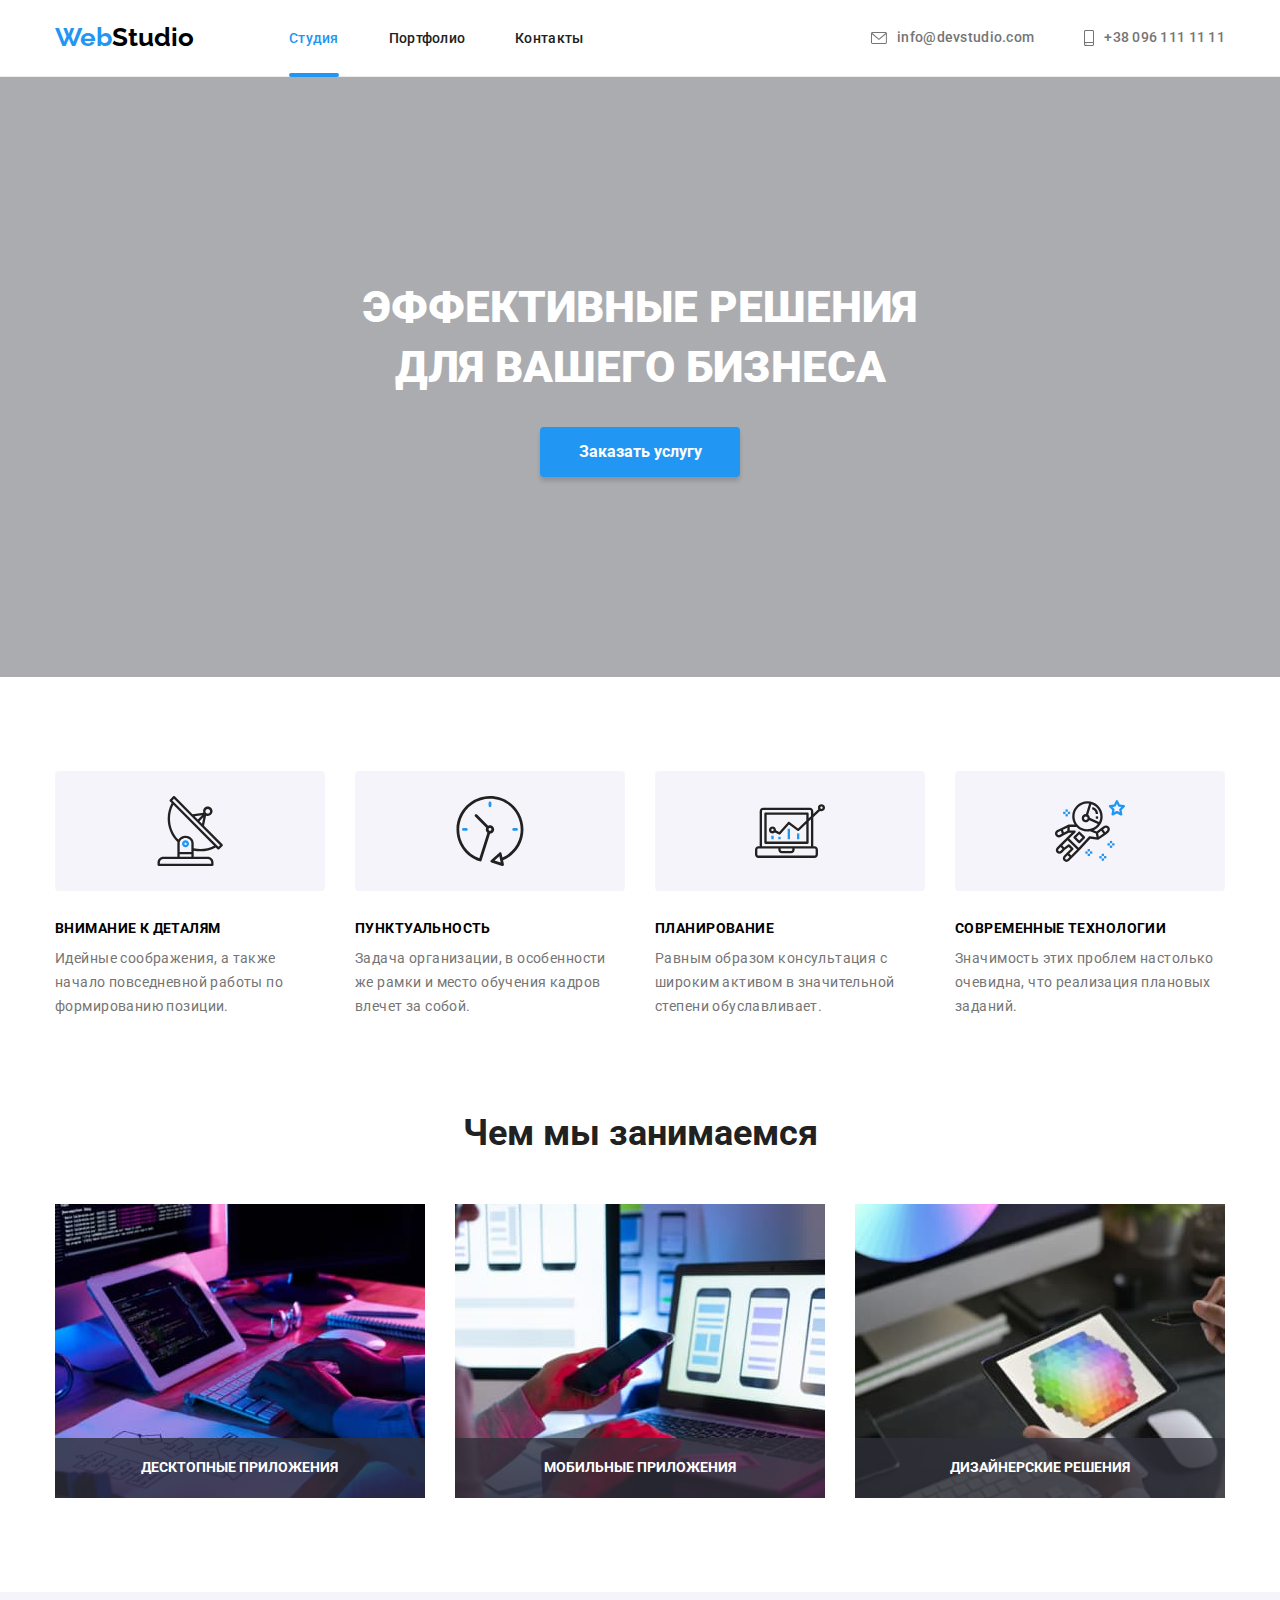
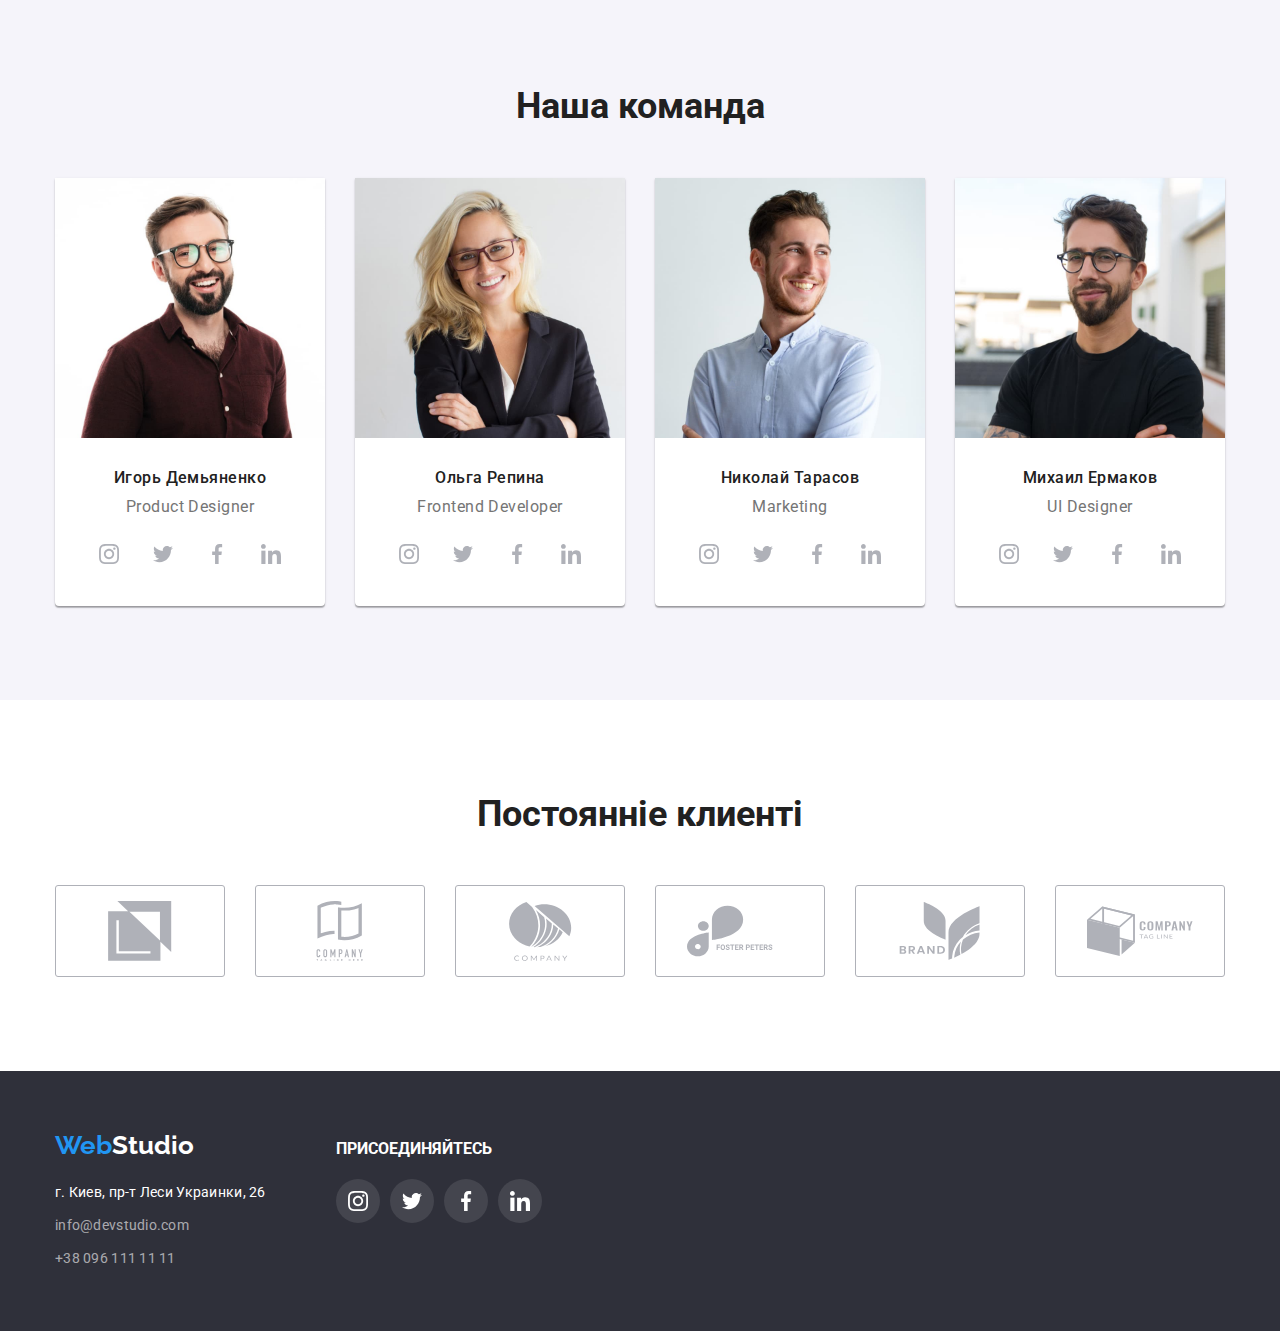
==== index.html @ 238fe43c "GOTOVO" ====
<!DOCTYPE html>
<html lang="en">
  <head>
    <meta charset="UTF-8" />
    <meta http-equiv="X-UA-Compatible" content="IE=edge" />
    <meta name="viewport" content="width=device-width, initial-scale=1.0" />
    <link rel="stylesheet"   href="https://cdnjs.cloudflare.com/ajax/libs/modern-normalize/1.0.0/modern-normalize.min.css"/>
    <link rel="preconnect" href="https://fonts.googleapis.com" />
    <link rel="preconnect" href="https://fonts.gstatic.com" crossorigin />
    <link
      href="https://fonts.googleapis.com/css2?family=Raleway:wght@700&family=Roboto:wght@400;500;700;900&display=swap"
      rel="stylesheet"
    />
    <link rel="stylesheet" href="./CSS/style.css" />

    <title>WebStudio</title>
  </head>
  <body>
    <!-- Шапка -->
    <header class="e-header">
      <div class="container header-container">
      <a href="#" class="logo"><span class="first">Web</span><span class="second">Studio</span></a
      >
      <nav class="nav">
        <ul class="list flex-list">
          <li class="headet-list-item headet-list-item-current"><a href="#" class="link current">Студия</a></li>
          <li class="headet-list-item"><a href="./portfolio.html" class="link">Портфолио</a></li>
          <li class="headet-list-item"><a href="#" class="link">Контакты</a></li>
        </ul>
      </nav>
      
        <ul class="list heder-contact-list">      
          <li class="heder-contact-item"><a href="mailto:info@devstudio.com" class="contact"> 
             <svg class="heder-contact-icon-mail">
            <use href="./images/icons.svg#icon-envelope"> </use>
          </svg> 
          info@devstudio.com</a></li>
          <li class="heder-contact-item"><a href="tel:+380961111111" class="contact">
            <svg class="heder-contact-icon-tel">
            <use href="./images/icons.svg#icon-smartphone"> </use>
          </svg>
          +38 096 111 11 11</a></li>
        </ul>
      
     
    </header>

    <main>
      <!-- Эффективные решения для вашего бизнеса -->
      <section class="herro">
        <div class="container">
        <h1 class="herro-title">ЭФФЕКТИВНЫЕ РЕШЕНИЯ <br />ДЛЯ ВАШЕГО БИЗНЕСА</h1>
        <button class="herro-exp-button" data-modal-open> <span class="herro-button-txt">Заказать услугу</span> </button>
        </div>
      </section>
      <!-- Почему мы  n < -->
      <section class="section">
        <div class="container">
        <h2 class="section-title visually-hidden">ПОЧЕМУ МЫ</h2>
        <ul class="why-we-list">
          <li class="why-we-item">
         <div class="why-we-container-icon">
            <svg class="why-we-icon">
           <use href="./images/icons.svg#icon-antena"> </use>
            </svg>
            </div>
            <h3 class="section-we-item">ВНИМАНИЕ К ДЕТАЛЯМ</h3>
            <p class="section-we-description">
              Идейные соображения, а также начало повседневной работы по
              формированию позиции.
            </p>
          </li>
          <li class="why-we-item">
            <div class="why-we-container-icon">
            <svg class="why-we-icon">
           <use href="./images/icons.svg#icon-clock"> </use>
            </svg>
            </div>
            <h3 class="section-we-item ">ПУНКТУАЛЬНОСТЬ</h3>
            <p class="section-we-description">
              Задача организации, в особенности же рамки и место обучения кадров
              влечет за собой.
            </p>
          </li>
          <li class="why-we-item">
            <div class="why-we-container-icon">
            <svg class="why-we-icon">
           <use href="./images/icons.svg#icon-diagram"> </use>
            </svg>
            </div>
            <h3 class="section-we-item">ПЛАНИРОВАНИЕ</h3>
            <p class="section-we-description">
              Равным образом консультация с широким активом в значительной
              степени обуславливает.
            </p>
          </li>
          <li class="why-we-item">
            <div class="why-we-container-icon">
            <svg class="why-we-icon">
           <use href="./images/icons.svg#icon-astronaut"> </use>
            </svg>
            </div>
            <h3 class="section-we-item">СОВРЕМЕННЫЕ ТЕХНОЛОГИИ</h3>
            <p class="section-we-description">
              Значимость этих проблем настолько очевидна, что реализация
              плановых заданий.
            </p>
          </li>
        </ul>
        </div>
      </section>
      <!-- Чем мы занимаемся -->
      <section class="section work-section">
        <div class="container">
        <h2 class="section-title">Чем мы занимаемся</h2>
        <ul class=" our-work-list">
          <li class="our-work-item">
            <img
                src="./images/sec3_img1.jpg"
                alt="ДЕСКТОПНЫЕ ПРИЛОЖЕНИЯ"                
            />            
              <p class="our-work-description">ДЕСКТОПНЫЕ ПРИЛОЖЕНИЯ</p>  
          </li>
          <li class="our-work-item">
            <img
                src="./images/sec3_img2.jpg"
                alt="Мобильные приложения"          
            />
            <p class="our-work-description">МОБИЛЬНЫЕ ПРИЛОЖЕНИЯ</p>            
          </li>
          <li class="our-work-item">
            <img
                src="./images/sec3_img3.jpg"
                alt="ДИЗАЙНЕРСКИЕ РЕШЕНИЯ"              
            />
             <p class="our-work-description">ДИЗАЙНЕРСКИЕ РЕШЕНИЯ</p> 
          </li>
        </ul>
        </div>
      </section>

      <!-- Наша команда -->
      <section class="section comand ">
        <div class="container">
        <h2 class="section-title">Наша команда</h2>
        <ul class="list our-comand-list flex-list">
          <li class="our-comand-item">
            <img
              src="./images/oc_img1.jpg"
              alt="Фото Игорь Демьяненко"
              
            />
            <div class="comand-item-txt">
            <h3 class="comand-user-item">Игорь Демьяненко</h3>
            <p class="comand-user-description">Product Designer</p>
             <ul class="comand-social-block">
                  
                  <li class="comand-sosial-item" >
                  <a class="comand-sosial-box" href="#">
                  <svg class="sosial-icon">
                  <use href="./images/icons.svg#icon-instagram"> </use>
                  </svg></a>               
                  </li>                 
                  
                   
                  <li class="comand-sosial-item">
                  <a class="comand-sosial-box" href="#"><svg class="sosial-icon">
                  <use href="./images/icons.svg#icon-twitter"> </use>
                  </svg></a>
                  </li>
                  
                  
                  <li class="comand-sosial-item"> 
                  <a class="comand-sosial-box" href="#"><svg class="sosial-icon">
                  <use href="./images/icons.svg#icon-facebook"> </use>
                  </svg></a>
                  </li>
                  
                  
                  <li class="comand-sosial-item">
                    <a class="comand-sosial-box" href="#"><svg class="sosial-icon">
                  <use href="./images/icons.svg#icon-linkedin"> </use>
                  </svg></a>
                  </li>  
                  
                                          
                </ul>            
            </div>
          </li>
          <li class="our-comand-item">
            <img
              src="./images/oc_img2.jpg"
              alt="Фото Ольга Репина"
             
            />
            <div class="comand-item-txt">
            <h3 class="comand-user-item">Ольга Репина</h3>
            <p class="comand-user-description">Frontend Developer</p>
             <ul class="comand-social-block">
                  
                  <li class="comand-sosial-item" >
                  <a class="comand-sosial-box" href="#">
                  <svg class="sosial-icon">
                  <use href="./images/icons.svg#icon-instagram"> </use>
                  </svg></a>               
                  </li>                 
                  
                   
                  <li class="comand-sosial-item">
                  <a class="comand-sosial-box" href="#"><svg class="sosial-icon">
                  <use href="./images/icons.svg#icon-twitter"> </use>
                  </svg></a>
                  </li>
                  
                  
                  <li class="comand-sosial-item"> 
                  <a class="comand-sosial-box" href="#"><svg class="sosial-icon">
                  <use href="./images/icons.svg#icon-facebook"> </use>
                  </svg></a>
                  </li>
                  
                  
                  <li class="comand-sosial-item">
                    <a class="comand-sosial-box" href="#"><svg class="sosial-icon">
                  <use href="./images/icons.svg#icon-linkedin"> </use>
                  </svg></a>
                  </li>  
                  
                                          
                </ul>  
            </div>
           
          </li>
          <li class="our-comand-item">
            <img
              src="./images/oc_img3-2.jpg"
              alt="Фото Николай Тарасов"             
            />
            <div class="comand-item-txt">
            <h3 class="comand-user-item">Николай Тарасов</h3>
            <p class="comand-user-description">Marketing</p>
              <ul class="comand-social-block">
                  
                  <li class="comand-sosial-item" >
                  <a class="comand-sosial-box" href="#">
                  <svg class="sosial-icon">
                  <use href="./images/icons.svg#icon-instagram"> </use>
                  </svg></a>               
                  </li>                 
                  
                   
                  <li class="comand-sosial-item">
                  <a class="comand-sosial-box" href="#"><svg class="sosial-icon">
                  <use href="./images/icons.svg#icon-twitter"> </use>
                  </svg></a>
                  </li>
                  
                  
                  <li class="comand-sosial-item"> 
                  <a class="comand-sosial-box" href="#"><svg class="sosial-icon">
                  <use href="./images/icons.svg#icon-facebook"> </use>
                  </svg></a>
                  </li>
                  
                  
                  <li class="comand-sosial-item">
                    <a class="comand-sosial-box" href="#"><svg class="sosial-icon">
                  <use href="./images/icons.svg#icon-linkedin"> </use>
                  </svg></a>
                  </li>  
                  
                                          
                </ul>  
            </div>
          </li>
          <li class="our-comand-item">
            <img
              src="./images/oc_img4.jpg"
              alt="Фото Михаил Ермаков"
             
            />
            <div class="comand-item-txt">
            <h3 class="comand-user-item">Михаил Ермаков</h3>
            <p class="comand-user-description">UI Designer</p>
             <ul class="comand-social-block">
                  
                  <li class="comand-sosial-item" >
                  <a class="comand-sosial-box" href="#">
                  <svg class="sosial-icon">
                  <use href="./images/icons.svg#icon-instagram"> </use>
                  </svg></a>               
                  </li>                 
                  
                   
                  <li class="comand-sosial-item">
                  <a class="comand-sosial-box" href="#"><svg class="sosial-icon">
                  <use href="./images/icons.svg#icon-twitter"> </use>
                  </svg></a>
                  </li>
                  
                  
                  <li class="comand-sosial-item"> 
                  <a class="comand-sosial-box" href="#"><svg class="sosial-icon">
                  <use href="./images/icons.svg#icon-facebook"> </use>
                  </svg></a>
                  </li>
                  
                  
                  <li class="comand-sosial-item">
                    <a class="comand-sosial-box" href="#"><svg class="sosial-icon">
                  <use href="./images/icons.svg#icon-linkedin"> </use>
                  </svg></a>
                  </li>  
                  
                                          
                </ul>  
          </div>
          </li>
        </ul>
        </div>
      </section>

       <!-- Постоянніе клиенты -->
      <section class="section client-section">
        <div class="container">
          <h2 class="section-title">Постоянніе клиенті</h2>
          <ul class=" our-client-list">
          <li class="our-client-item"><a href="#" class="client-link">
            
                  <svg class="client-icon">
                    <use href="./images/icons.svg#icon-company-0"> </use>
                  </svg>
           </a>
          </li>
         <li class="our-client-item"><a href="#" class="client-link">
            
                  <svg class="client-icon">
                    <use href="./images/icons.svg#icon-company-1"> </use>
                  </svg>
            </a>
          </li>
          <li class="our-client-item"><a href="#" class="client-link">
            
                  <svg class="client-icon">
                    <use href="./images/icons.svg#icon-company-2"> </use>
                  </svg>
            </a>
          </li>
          <li class="our-client-item"><a href="#" class="client-link">
            
                  <svg class="client-icon">
                    <use href="./images/icons.svg#icon-company-3"> </use>
                  </svg>
            </a>
          </li>
          <li class="our-client-item"><a href="#" class="client-link">
            
                  <svg class="client-icon">
                    <use href="./images/icons.svg#icon-company-4"> </use>
                  </svg>
            </a>
          </li>
          <li class="our-client-item"><a href="#" class="client-link">
            
                  <svg class="client-icon">
                    <use href="./images/icons.svg#icon-company-5"> </use>
                  </svg>
            </a>
          </li>
        </ul>
        </div>
      </section>
    </main>
    <!-- Подвал -->
    <footer class="footer ">
      <div class="container ">
        <ul class=" list footer-container">
          <li class="footer-container-item">
              <a href="#" class="logo"><span class="first">Web</span><span class="second">Studio</span></a>
              <div class="footer-contact">
              <ul class="footer-list">
                  <li class="footer-item"><address class="address contact"><a href="mailto:info@devstudio.com">г. Киев, пр-т Леси Украинки, 26</a></address></li>
                  <li class="footer-item"><a href="mailto:info@devstudio.com" class="contact">info@devstudio.com</a></li>
                  <li class="footer-item">
                    <a href="tel:+380961111111" class="contact">
                      +38 096 111 11 11</a></li>
                       </ul> 
                  </li> 
           <li class="footer-container-item">
              <h3 class="footer-we ">ПРИСОЕДИНЯЙТЕСЬ</h3>
                
                  
                <ul class="footer-social-list">
                  <li class="footer-sosial-item">
                  <a class="footer-sosial-box" href="#">
                  
                        <svg class="footer-sosial-icon">
                        <use href="./images/icons.svg#icon-instagram"> </use>
                        </svg>              
                   </a>
                  </li>
                    <li class="footer-sosial-item">
                  <a class="footer-sosial-box" href="#">
                  
                  <svg class="footer-sosial-icon">
                  <use href="./images/icons.svg#icon-twitter"> </use>
                  </svg>              
                  
                  </a>
                  </li>
                   <li class="footer-sosial-item">
                  <a class="footer-sosial-box" href="#">
                  
                  <svg class="footer-sosial-icon">
                  <use href="./images/icons.svg#icon-facebook"> </use>
                  </svg>              
                  
                  </a>
                  </li>
                   <li class="footer-sosial-item">
                  <a class="footer-sosial-box" href="#">
                  
                  <svg class="footer-sosial-icon">
                  <use href="./images/icons.svg#icon-linkedin"> </use>
                  </svg>              
                  </a>
                  </li> 
                </ul>
            </li>
            
               
    
     
       </ul>
      </div>
   
      </div>

    </footer>
    <div class="backdrop is-hidden" data-modal>
      <div class="modal-container">
        <span class="closed-modal-box" data-modal-close>
          <svg class="modal-closed">
                  <use href="./images/icons.svg#icon-modal-closed"> </use>
                  </svg>
        </span>
        <!-- <button  class="closed-modal" data-modal-close >закрыть</button> -->
      </div>      
    </div>
    <script src="./js/modal.js"></script>
  </body>
</html>
---- CSS/style.css ----
:root {
  --theme-color: #2196f3;
  --bcg-main: #ffffff;
  --text-logo: #000000;
  --text-primary: #212121;
  --text-secondary: #757575;
  --text-secondary-liter: #ffffff;
  --text-secondary-lite-fill: rgba(255, 255, 255, 0.6);
  --social-color-primary: #afb1b8;

  --font-primary: "Roboto";
  --font-primary-rezerv: "sans-serif";
  --font-logo: "Raleway";
  --functional-cubic: cubic-bezier(0.4, 0, 0.2, 1);
  --time: 250ms;
}
body {
  background-color: var(--bcg-main);
  font-family: var(--font-primary), var(--font-primary-rezerv);
}
a {
  text-decoration: none;
}
ul {
  list-style: none;
  padding: 0px;
  margin: 0;
}
h1,
h2,
h3,
p {
  margin: 0 0 0 0;
}
img {
  width: 100%;
  display: block;
  height: auto;
}
button {
  display: block;
  padding: 0;
}
.off {
  position: absolute;
  top: -9999px;
  left: -9999px;
  visibility: hidden;
  /* float: left; */
  /* display: none; */
}
.visually-hidden {
  position: absolute;
  clip: rect(0 0 0 0);
  width: 1px;
  height: 1px;
  margin: -1px;
}
.logo {
  font-family: var(--font-logo);
  font-size: 26px;
  font-weight: 700;
  color: #2196f3;
  margin-right: 95px;
}

.logo .second {
  color: var(--text-logo);
}

.container {
  margin-left: auto;
  margin-right: auto;
  width: 1200px;
  padding: 0 15px;
  /* margin-left: 215px;
  margin-right: 215px; */
}
.header-container {
  display: flex;
  align-items: center;
  /* margin-top: 25px; */
}
.nav {
  display: flex;
  align-items: center;

  letter-spacing: 0.02em;
  line-height: 1.14;
  font-size: 14px;
  font-family: var(--font-primary);
  font-style: normal;
  font-weight: 500;
  font-size: 14px;
  line-height: 16px;
  letter-spacing: 0.02em;
  color: var(--text-primary);
}
.flex-list {
  display: flex;
}
.list {
  list-style: none;
}
.headet-list-item + .headet-list-item {
  margin-left: 50px;
}
.nav .link {
  padding: 30px 0;
  display: block;
  font-family: var(--font-primary);
  font-style: normal;
  font-weight: 500;
  font-size: 14px;
  line-height: 16px;
  letter-spacing: 0.02em;
  color: var(--text-primary);
  position: relative;
  transition-property: color;
}

.nav .current {
  color: var(--theme-color);
}
.current::after {
  display: block;
  content: "";
  height: 4px;
  width: 100%;
  background-color: var(--theme-color);
  border-radius: 2px;
  position: absolute;
  bottom: -1px;
}

.nav .link:hover,
.nav .link:focus {
  color: var(--theme-color);

  transition-duration: var(--time);
  transition-timing-function: var(--functional-cubic);
}
.e-header {
  border-bottom: 1px solid #ececec;
}

.e-header .contact + .contact {
  margin-left: 50px;
}
.contact {
  display: flex;
  align-items: center;
  letter-spacing: 0.02em;
  line-height: 1.14;
  font-size: 14px;
  font-weight: 500;
  color: var(--text-secondary);
  transition-property: color;
}

.heder-contact-list {
  margin-left: auto;
  display: flex;
}
.heder-contact-item {
  /* justify-items: center;
  display: flex; */
}

.heder-contact-item:hover {
  fill: var(--theme-color);
  transition-duration: var(--time);
  transition-timing-function: var(--functional-cubic);
}
.heder-contact-item:not(:first-child) {
  /* width: calc(100% / 2 - 30px); */
  margin-left: 50px;
  flex-wrap: wrap;
  /* width: 100px; */
}
.heder-contact-item::before:not(:first-child) {
}
.heder-contact-item::before:not(:last-child) {
}

.heder-contact-icon-mail {
  margin-right: 10px;
  width: 16px;
  height: 16px;
  fill: var(--text-secondary);
  transition-property: fill;
}
.heder-contact-icon-tel {
  margin-right: 10px;
  width: 10px;
  height: 16px;
  fill: var(--text-secondary);
  transition-property: fill;
}

.contact:hover,
.contact:focus {
  color: var(--theme-color);
  fill: var(--theme-color);
  transition-duration: var(--time);
  transition-timing-function: var(--functional-cubic);
}

.contact:hover .heder-contact-icon-mail,
.contact:hover .heder-contact-icon-tel,
.contact:focus .heder-contact-icon-mail,
.contact:focus .heder-contact-icon-tel {
  fill: var(--theme-color);
  transition-duration: var(--time);
  transition-timing-function: var(--functional-cubic);
}
/* .contact:focus .heder-contact-icon {
  
  fill: var(--theme-color);    
} */

.footer {
  background-color: #2f303a;
}
.footer .contact {
  font-size: 14px;
  font-family: Roboto;

  line-height: 1.71;
  font-weight: 400;
  color: var(--text-secondary-lite-fill);
}
.footer .contact:hover,
.contact:focus {
}
/* <!-- Эффективные решения для вашего бизнеса --> */
.herro {
  /* margin-top: 25px; */
  margin-left: auto;
  margin-right: auto;
  max-width: 1600px;
  padding: 200px 0;
  text-align: center;
  /* background-color: ; */
  background-image: linear-gradient(
      rgba(47, 48, 58, 0.4),
      rgba(47, 48, 58, 0.4)
    ),
    url("../images/herro-img.jpg");
  background-repeat: no-repeat;
  background-size: cover;
  background-position: center;
  color: var(--text-secondary-liter);
}
.herro-title {
  text-align: center;
  font-size: 44px;
  font-weight: 900;
  line-height: 60px;
}
.herro-conteiner {
  padding-top: 200px;
  padding-bottom: 200px;
}
.herro-exp-button {
  margin-left: auto;
  margin-right: auto;
  margin-top: 30px;

  background-color: var(--theme-color);

  width: 200px;
  height: 50px;
  border: 0;
  box-shadow: 0px 4px 4px rgba(0, 0, 0, 0.15);
  border-radius: 4px;
  cursor: pointer;
}
.herro-button-txt {
  color: var(--text-secondary-liter);
  font-size: 16px;
  font-weight: 700;
  font-family: var(--font-primary);
  line-height: 1.875;
  /* identical to box height, or 187% */
  align-items: center;
  text-align: center;
}

/* section-title */

.section {
  padding: 94px 0;
}
.section-title {
  color: var(--text-primary);
  font-size: 36px;
  text-align: center;
}
.section-item {
  color: var(--text-primary);
}
.section-description {
  margin-top: 10px;
  color: var(--text-secondary);
}
.allingcentr {
  text-align: center;
}

/*  ПОЧЕМУ МЫ */
.why-we {
}

.why-we-container {
  margin-top: 95px;
}

.why-we-list {
  display: flex;
  margin-left: -30px;
}
.why-we-item {
  width: calc(100% / 4 - 30px);
  margin-left: 30px;
  flex-wrap: wrap;
  /* width: 100px; */
}
.why-we-item + .why-we-item {
}
.why-we li {
  /* max-width: 270px; */
}
.why-we-container-icon {
  background-color: #f5f4fa;
  display: flex;
  border-radius: 4px;
  height: 120px;
  align-items: center;
  justify-content: center;
}
.why-we-icon {
  width: 70px;
  height: 70px;
  margin: 25px 100px;
  /* justify-content: center;
  object-fit:cover; */
}

.section-we-item {
  margin-top: 30px;
  color: var(--font-primary);
  line-height: 1.14;
  letter-spacing: 0.03em;
  font-size: 14px;
}
.section-we-description {
  margin-top: 10px;
  color: var(--text-secondary);
  line-height: 1.71;
  letter-spacing: 0.03em;
  font-size: 14px;
}

/* наша работа */
.work-section {
  padding-top: 0;
}
.our-work {
  margin-top: 95px;
}
.our-work-list {
  display: flex;
  margin-left: -30px;
  margin-top: 50px;
}
.our-work-item {
  width: calc(100% / 3 - 30px);
  margin-left: 30px;
  flex-wrap: wrap;
  position: relative;
}

.our-work-description {
  position: absolute;
  bottom: 0;
  width: 100%;
  text-align: center;
  background: rgba(47, 48, 58, 0.8);

  display: block;
  padding: 22px 0px;
  font-size: 14px;
  line-height: 1.14;
  font-weight: bold;
  color: var(--text-secondary-liter);
}

/* Наша команда */

.comand {
  /* margin-top: 95px; */
  background-color: #f5f4fa;
  /* padding-bottom: 95px; */
}

.our-comand {
  padding-top: 95px;
}
.our-comand-list {
  margin-top: 50px;
  display: flex;
  margin-left: -30px;
}
.our-comand-item {
  width: calc(100% / 3 - 30px);
  margin-left: 30px;
  flex-wrap: wrap;
}

.comand-user-item {
  color: var(--text-primary);
  text-align: center;
  line-height: 1.19;
  letter-spacing: 0.03em;
  font-size: 16px;
  font-weight: 500;
}

.comand-user-description {
  color: var(--text-secondary);
  margin-top: 10px;
  text-align: center;
  line-height: 1.19;
  letter-spacing: 0.03em;
  font-size: 16px;
}

.our-comand-item {
  background-color: var(--text-secondary-liter);
  box-shadow: 0px 1px 3px rgba(0, 0, 0, 0.12), 0px 1px 1px rgba(0, 0, 0, 0.14),
    0px 2px 1px rgba(0, 0, 0, 0.2);
  border-radius: 0px 0px 4px 4px;
}
.comand-item-txt {
  padding-top: 30px;
  padding-bottom: 30px;
}
.comand-social-block {
  margin-top: 16px;
  justify-content: center;
  display: flex;
}
.comand-sosial-box {
  display: flex;
  align-items: center;
  justify-content: center;
  width: 44px;
  height: 44px;
  background-color: transparent;
  border-radius: 50%;
  transition-property: background-color;
}
.comand-sosial-box:hover,
.comand-sosial-box:focus {
  background-color: var(--theme-color);

  transition-duration: var(--time);
  transition-timing-function: var(--functional-cubic);
}
.comand-sosial-item:not(:last-child) {
  margin-right: 10px;
}

.sosial-icon {
  height: 20px;
  width: 20px;

  fill: var(--social-color-primary);

  transition-property: fill;
}
.comand-sosial-box:hover .sosial-icon,
.comand-sosial-box:focus .sosial-icon {
  transition-duration: var(--time);
  transition-timing-function: var(--functional-cubic);
  fill: var(--bcg-main);
}

/* наша клиенты */
.client-section {
}
.our-client {
  margin-top: 95px;
}
.our-client-list {
  display: flex;
  flex-wrap: wrap;
  margin-left: -30px;
  margin-top: 50px;
}
.our-client-item {
  width: calc(100% / 6 - 30px);
  margin-left: 30px;
  height: 92px;
}
.our-client-box {
  display: flex;
  height: 92px;
  border: solid 1px;
  border-color: var(--social-color-primary);
  border-radius: 3px;
  transition-property: border-color;
}

.client-link {
  width: 100%;
  height: 100%;
  display: flex;
  align-items: center;
  justify-content: center;
  border: solid 1px;
  border-color: var(--social-color-primary);
  border-radius: 3px;
  transition-property: border-color;
}
.client-link:hover,
.client-link:focus,
.our-client-box:hover,
.our-client-box:focus {
  border-color: #2196f3;
  transition-duration: var(--time);
  transition-timing-function: var(--functional-cubic);
}
.client-icon {
  width: 106px;
  height: 60px;
  transition-property: fill;

  fill: var(--social-color-primary);
}
.client-link:hover .client-icon,
.client-link:focus .client-icon,
.our-client-box:hover .client-icon,
.our-client-box:focus .client-icon {
  fill: #2196f3;
  transition-duration: var(--time);
  transition-timing-function: var(--functional-cubic);
}

/* подвал */

.footer {
  padding-top: 60px;
  padding-bottom: 60px;
  /* font: inherit; */
  font-size: 14px;
  color: var(--text-secondary-liter);
}

.footer .logo .second {
  color: var(--text-secondary-liter);
}
.footer .address {
  font-style: normal;

  font-family: Roboto;
  line-height: 1.71;
  font-weight: 400;
}
.footer-contact {
  margin-top: 20px;
}
.footer .logo {
  margin-right: 0;
}
.footer-item:not(:last-child) {
  margin-bottom: 9px;
}
.footer-item a {
  color: var(--bcg-main);
}

.footer-container {
  display: flex;
  align-items: baseline;
}

.footer-container-item:not(:last-child) {
  margin-right: 70px;
}
.footer-container-item:last-child {
}
.footer-sosial-box {
  display: flex;
  align-items: center;
  justify-content: center;
  width: 44px;
  height: 44px;
  background-color: rgba(255, 255, 255, 0.1);
  border-radius: 50%;
  transition-property: background-color;
}

.footer-sosial-item + .footer-sosial-item {
  margin-left: 10px;
}
.footer-sosial-box:hover,
.footer-sosial-box:focus {
  background-color: var(--theme-color);
  transition-duration: var(--time);
  transition-timing-function: var(--functional-cubic);
}
.footer-social-block {
  margin-top: 16px;
  justify-content: center;
  display: flex;
}
.footer-social-list {
  margin-top: 20px;
  justify-content: center;
  display: flex;
}

.footer-sosial-icon {
  display: block;
  height: 20px;
  width: 20px;
  fill: var(--bcg-main);
}
.ewew {
  display: block;
}

/* Страница 2 */

.portfolio-item {
  color: var(--text-primary);
  letter-spacing: 0.06em;
  line-height: 2;
  font-size: 18px;
  transition-property: color;
}
.portfolio-filter-item:not(:last-child) {
  margin-right: 10px;
}
.portfolio-link {
  display: block;
  position: relative;

  width: 370px;
  /* width: calc(100%/3 +30px); */
}

.portfolio-filter {
  display: flex;
  justify-content: center;
}
.portfolio-exp-button {
  /* margin-left: 10px; */
  background-color: #f5f4fa;
  font-family: Roboto;
  font-style: normal;
  font-weight: 500;
  font-size: 16px;
  line-height: 1.625;
  text-align: center;
  border-radius: 4px;
  border: 0;
  transition-property: background-color;
}
.portfolio-exp-button:hover,
.portfolio-exp-button:focus {
  cursor: pointer;
  color: var(--text-secondary-liter);
  background-color: var(--theme-color);
  box-shadow: 0px 3px 1px rgba(0, 0, 0, 0.1), 0px 1px 2px rgba(0, 0, 0, 0.08),
    0px 2px 2px rgba(0, 0, 0, 0.12);

  transition-duration: var(--time);
  transition-timing-function: var(--functional-cubic);
}

.exp-butt-txt {
  display: inline-block;
  text-align: center;
  line-height: 1.625;
  height: 26;
  font-size: 16px;

  color: var(--text-primary);
  font-family: var(--font-primary);
  padding: 6px 22px;
  transition-property: color;
}

.portfolio-exp-button:hover .exp-butt-txt,
.portfolio-exp-button:focus .exp-butt-txt {
  color: var(--text-secondary-liter);
  transition-duration: var(--time);
  transition-timing-function: var(--functional-cubic);
}

.portfolio-link:hover,
.portfolio-link:focus {
  box-shadow: 0px 1px 1px rgba(0, 0, 0, 0.12), 0px 4px 4px rgba(0, 0, 0, 0.06),
    1px 4px 6px rgba(0, 0, 0, 0.16);
}
/* overlay */
.pf-img-container {
  position: relative;
  overflow: hidden;
}

.pf-overlay {
  position: absolute;
  top: 100%;
  opacity: 1;
  background-color: var(--theme-color);
  padding: 63px 24px;
  width: 100%;
  height: 100%;
  color: var(--text-secondary-liter);
  font-size: 18px;
  line-height: 1.56;

  transition-property: transform;
}
.portfolio-link:hover .pf-overlay {
  transform: translatey(-100%);
  transition-duration: var(--time);
  transition-timing-function: var(--functional-cubic);
  opacity: 0.9;
}

.portfolio-description {
  margin-top: 4px;
  color: var(--text-secondary);
  letter-spacing: 0.03em;
  font-size: 16px;
  line-height: 1.875;
}

.portfolio-list {
  box-sizing: border-box;
  display: flex;
  flex-wrap: wrap;
  /* justify-content: center; */
  margin-left: -30px;
  margin-bottom: -30px;
  margin-top: 50px;
}
.portfolio-exemple {
  display: block;
  box-sizing: border-box;
  padding-bottom: 95px;
}
.portfolio-exemple-item {
  box-sizing: border-box;

  margin-left: 30px;
  margin-bottom: 30px;
  /* border: 1px solid #eeeeee; */
}

.portfolio-exemple-txt {
  border-bottom: solid 1px #eeeeee;
  border-left: solid 1px #eeeeee;
  border-right: solid 1px #eeeeee;
  padding: 20px 24px;
}

/* МОДАЛКА */

.backdrop {
  position: fixed;
  top: 0;
  left: 0;
  width: 100%;
  height: 100%;
  background-color: rgba(0, 0, 0, 0.2);
  opacity: 1;
  transition-property: opacity;
  transition-duration: var(--time);
  transition-timing-function: var(--functional-cubic);
}
.backdrop.is-hidden {
  opacity: 0;
  pointer-events: none;
}
.modal-container {
  position: relative;
  top: 50%;
  left: 50%;
  transform: translate(-50%, -50%);
  width: 528px;
  height: 581px;
  background-color: var(--bcg-main);
}
.closed-modal-box {
  display: flex;
  align-items: center;
  justify-content: center;

  position: absolute;
  width: 30px;
  height: 30px;
  top: 8px;
  right: 8px;
  border-radius: 50%;
  border: solid 1px;
  border-color: var(--social-color-primary);
}
.modal-closed {
  width: 18px;
  height: 18px;
  fill: var(--social-color-primary);
}
.closed-modal-box:hover {
  background-color: var(--theme-color);
}
.closed-modal-box:hover .modal-closed,
.closed-modal-box:focus .modal-closed {
  fill: red;
}
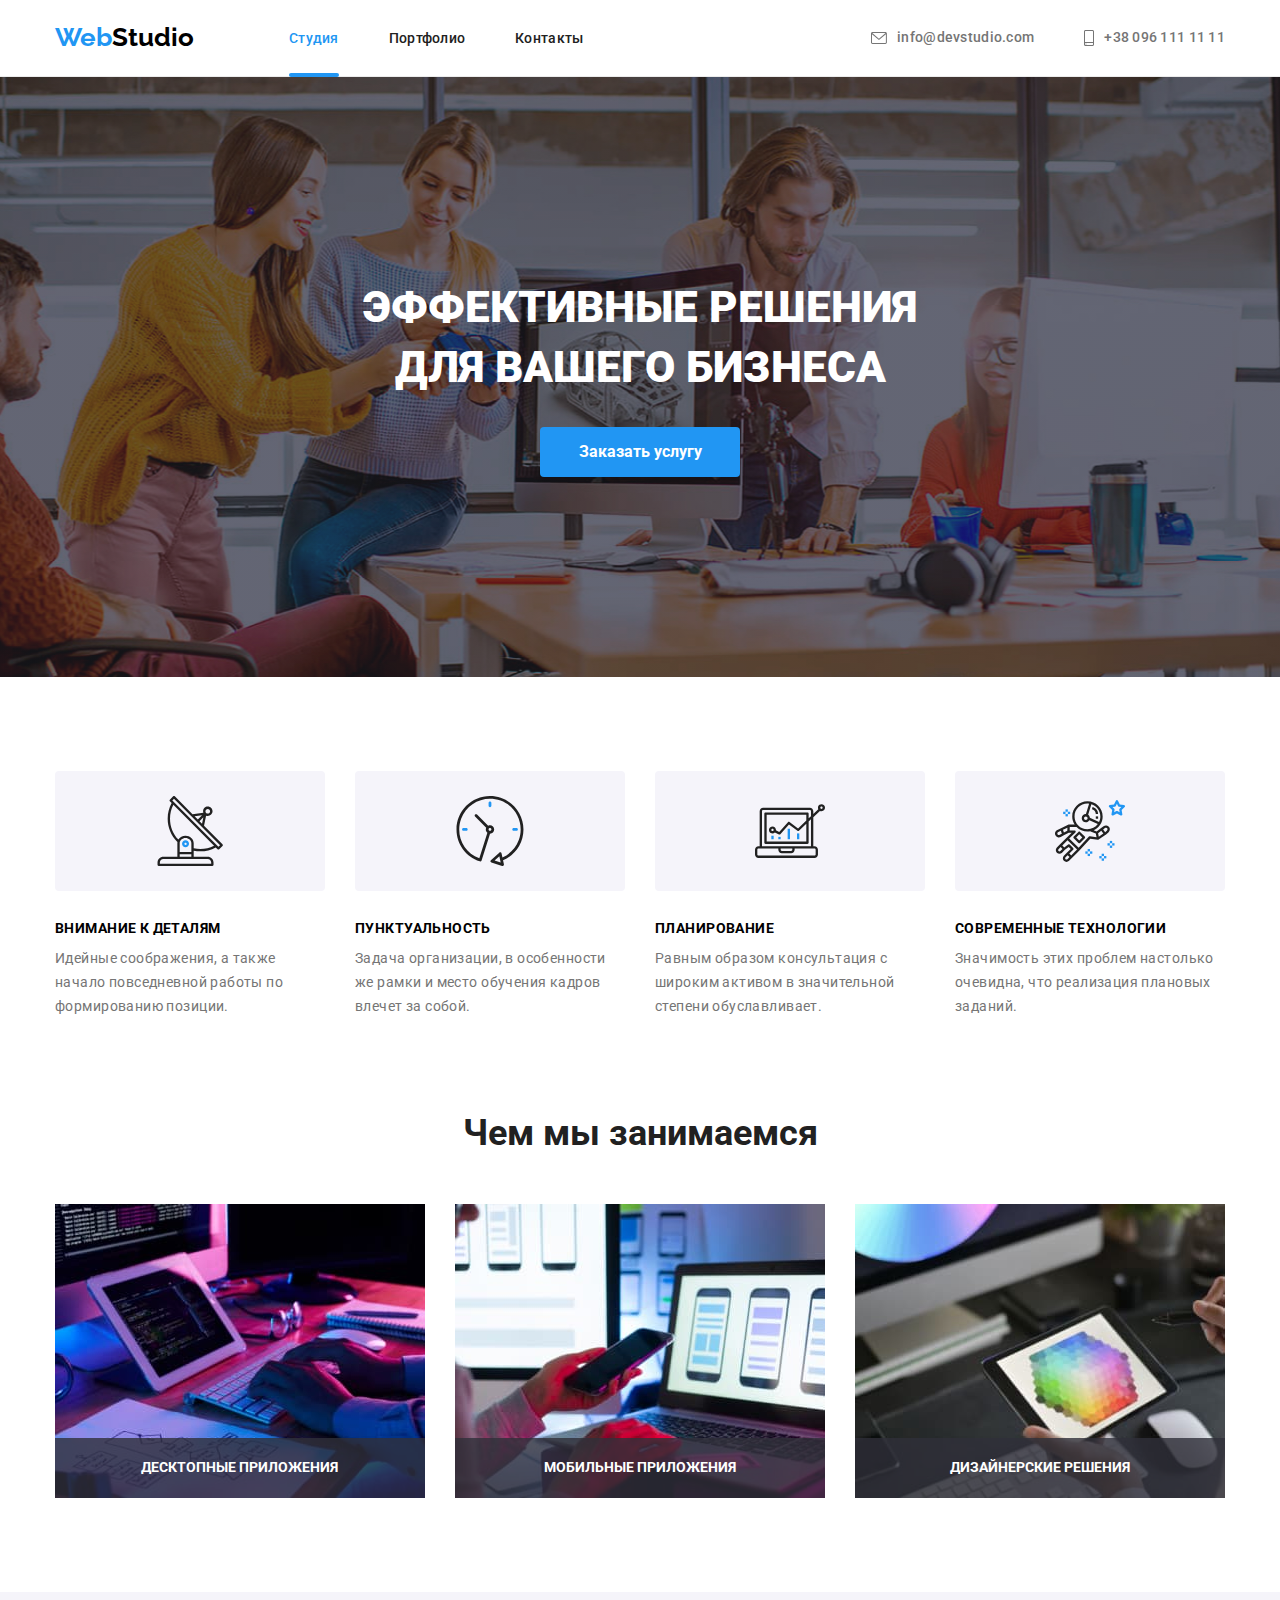
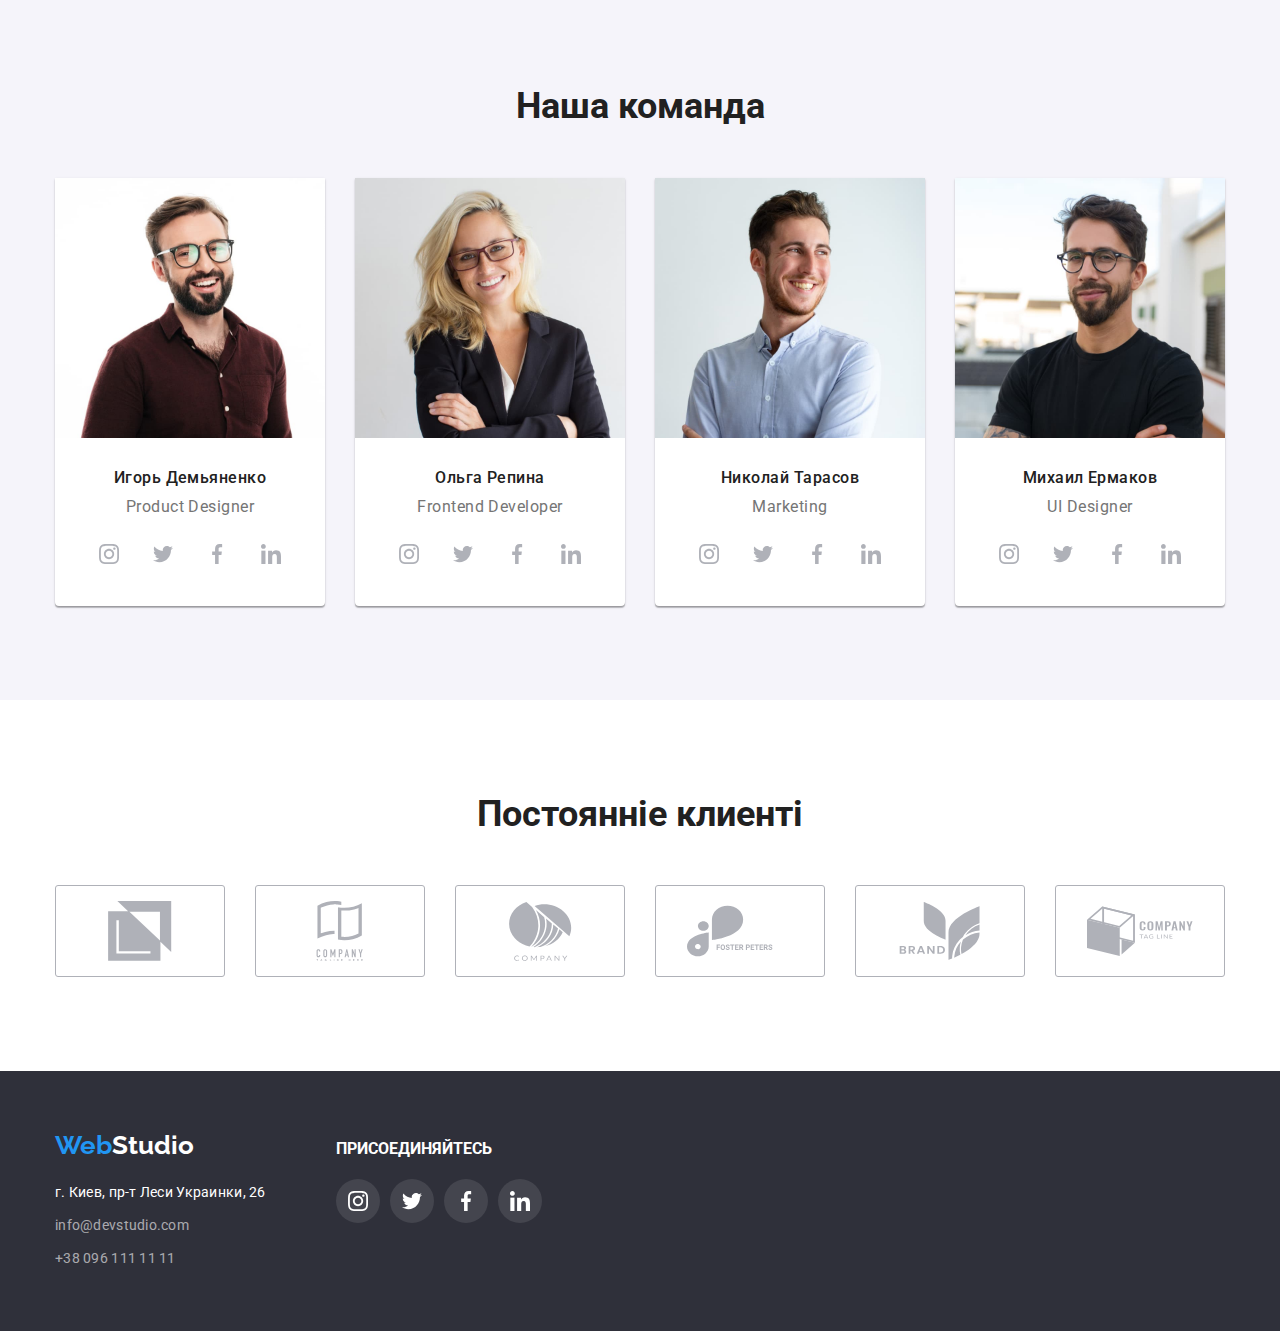
==== commit e80a4148: "favicon+ opacity" ====
--- a/index.html
+++ b/index.html
@@ -4,6 +4,7 @@
     <meta charset="UTF-8" />
     <meta http-equiv="X-UA-Compatible" content="IE=edge" />
     <meta name="viewport" content="width=device-width, initial-scale=1.0" />
+    <link rel="icon" type=”image/png” href="./images/ico.png" >
     <link rel="stylesheet"   href="https://cdnjs.cloudflare.com/ajax/libs/modern-normalize/1.0.0/modern-normalize.min.css"/>
     <link rel="preconnect" href="https://fonts.googleapis.com" />
     <link rel="preconnect" href="https://fonts.gstatic.com" crossorigin />
--- a/CSS/style.css
+++ b/CSS/style.css
@@ -246,7 +246,7 @@
       rgba(47, 48, 58, 0.4),
       rgba(47, 48, 58, 0.4)
     ),
-    url("../images/herro-img.jpg");
+    url("../images/herro-image.jpg");
   background-repeat: no-repeat;
   background-size: cover;
   background-position: center;
@@ -342,7 +342,7 @@
 .why-we-icon {
   width: 70px;
   height: 70px;
-  margin: 25px 100px;
+
   /* justify-content: center;
   object-fit:cover; */
 }
@@ -715,7 +715,7 @@
 .pf-overlay {
   position: absolute;
   top: 100%;
-  opacity: 1;
+  opacity: 0.9;
   background-color: var(--theme-color);
   padding: 63px 24px;
   width: 100%;
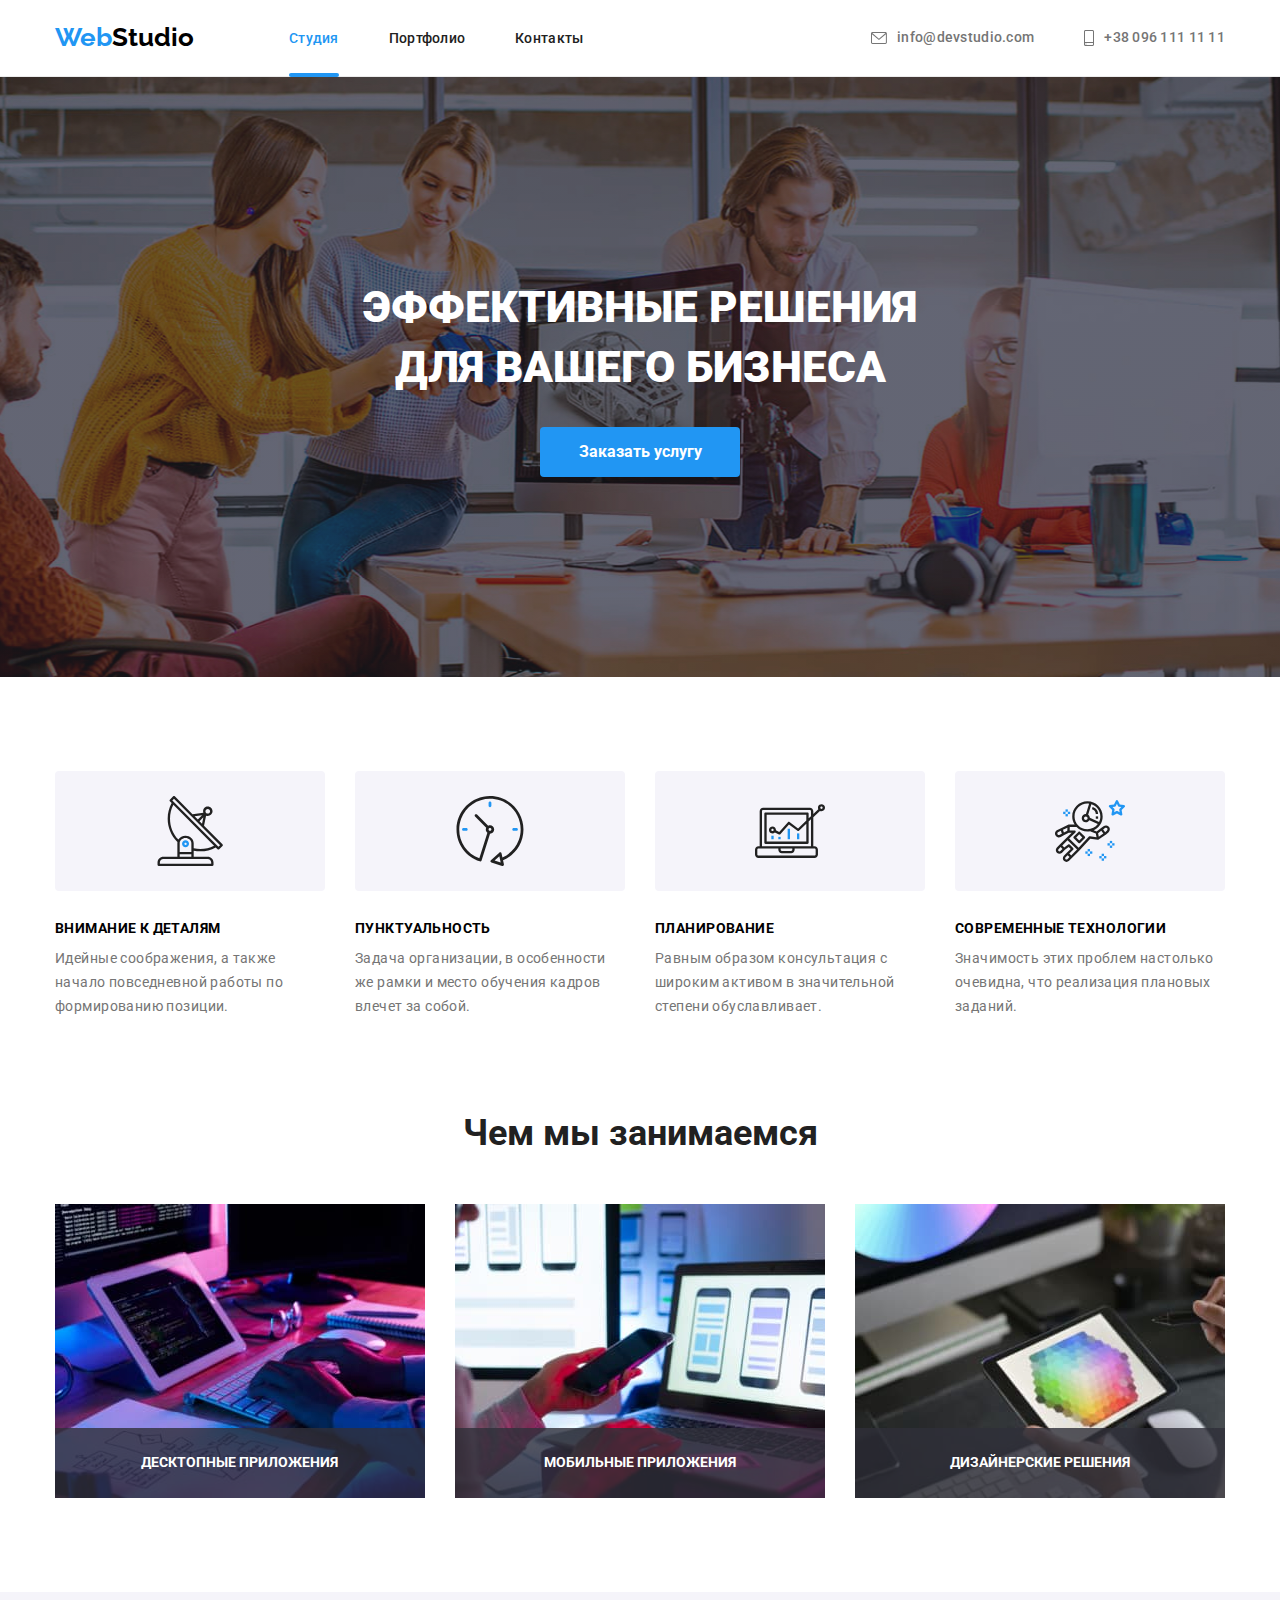
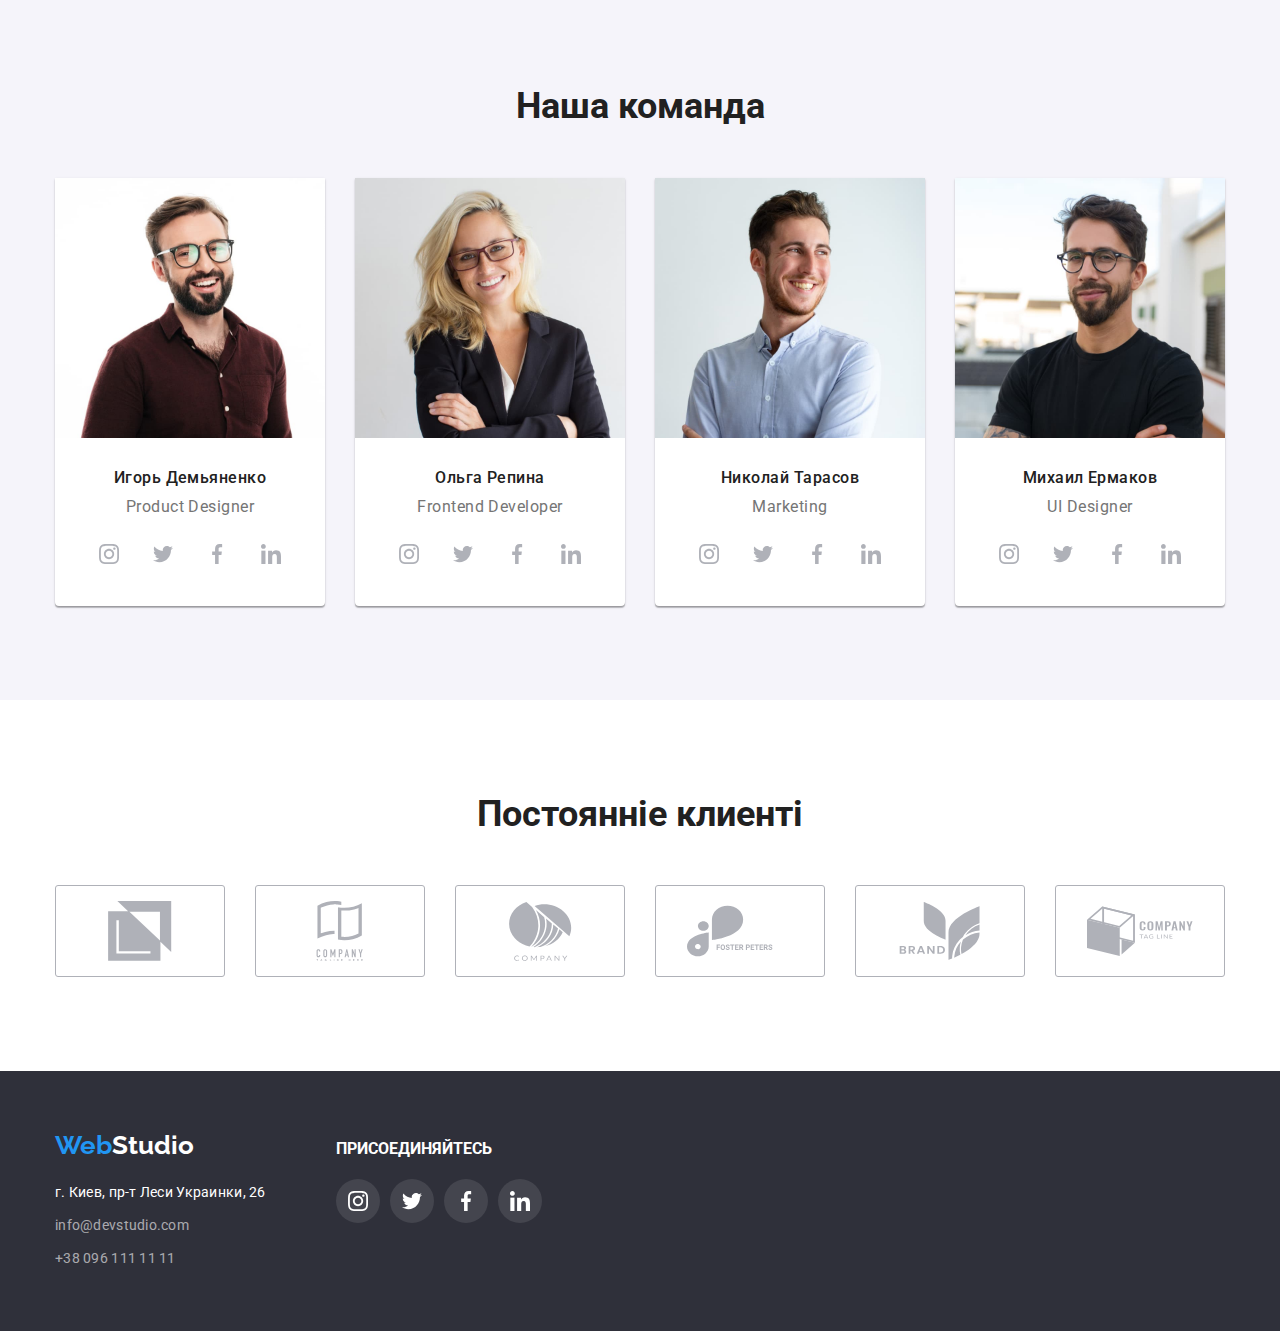
==== commit 3cd7a482: "clean" ====
--- a/index.html
+++ b/index.html
@@ -120,7 +120,7 @@
                 src="./images/sec3_img1.jpg"
                 alt="ДЕСКТОПНЫЕ ПРИЛОЖЕНИЯ"                
             />            
-              <p class="our-work-description">ДЕСКТОПНЫЕ ПРИЛОЖЕНИЯ</p>  
+              <p class="our-work-description">  ДЕСКТОПНЫЕ ПРИЛОЖЕНИЯ</p>  
           </li>
           <li class="our-work-item">
             <img
@@ -326,8 +326,8 @@
         <div class="container">
           <h2 class="section-title">Постоянніе клиенті</h2>
           <ul class=" our-client-list">
-          <li class="our-client-item"><a href="#" class="client-link">
-            
+          <li class="our-client-item">
+            <a href="#" class="client-link">            
                   <svg class="client-icon">
                     <use href="./images/icons.svg#icon-company-0"> </use>
                   </svg>
--- a/CSS/style.css
+++ b/CSS/style.css
@@ -375,6 +375,8 @@
   margin-top: 50px;
 }
 .our-work-item {
+   
+
   width: calc(100% / 3 - 30px);
   margin-left: 30px;
   flex-wrap: wrap;
@@ -382,17 +384,21 @@
 }
 
 .our-work-description {
+  
+  display: flex;
+  justify-content: center ;
+  align-items: center; 
+
   position: absolute;
   bottom: 0;
-  width: 100%;
-  text-align: center;
-  background: rgba(47, 48, 58, 0.8);
-
-  display: block;
-  padding: 22px 0px;
+  
+  width: 100%;   
+  height: 70px;
+ 
   font-size: 14px;
   line-height: 1.14;
   font-weight: bold;
+  background: rgba(47, 48, 58, 0.8);
   color: var(--text-secondary-liter);
 }
 
@@ -460,13 +466,14 @@
   background-color: transparent;
   border-radius: 50%;
   transition-property: background-color;
+  transition-duration: var(--time);
+  transition-timing-function: var(--functional-cubic);
 }
 .comand-sosial-box:hover,
 .comand-sosial-box:focus {
   background-color: var(--theme-color);
 
-  transition-duration: var(--time);
-  transition-timing-function: var(--functional-cubic);
+  
 }
 .comand-sosial-item:not(:last-child) {
   margin-right: 10px;
@@ -478,7 +485,7 @@
 
   fill: var(--social-color-primary);
 
-  transition-property: fill;
+ 
 }
 .comand-sosial-box:hover .sosial-icon,
 .comand-sosial-box:focus .sosial-icon {
@@ -523,14 +530,16 @@
   border-color: var(--social-color-primary);
   border-radius: 3px;
   transition-property: border-color;
+    transition-duration: var(--time);
+  transition-timing-function: var(--functional-cubic);
 }
 .client-link:hover,
 .client-link:focus,
 .our-client-box:hover,
 .our-client-box:focus {
   border-color: #2196f3;
-  transition-duration: var(--time);
-  transition-timing-function: var(--functional-cubic);
+  /* transition-duration: var(--time);
+  transition-timing-function: var(--functional-cubic); */
 }
 .client-icon {
   width: 106px;
@@ -544,8 +553,7 @@
 .our-client-box:hover .client-icon,
 .our-client-box:focus .client-icon {
   fill: #2196f3;
-  transition-duration: var(--time);
-  transition-timing-function: var(--functional-cubic);
+  
 }
 
 /* подвал */
@@ -600,6 +608,8 @@
   background-color: rgba(255, 255, 255, 0.1);
   border-radius: 50%;
   transition-property: background-color;
+  transition-duration: var(--time);
+  transition-timing-function: var(--functional-cubic);
 }
 
 .footer-sosial-item + .footer-sosial-item {
@@ -608,8 +618,7 @@
 .footer-sosial-box:hover,
 .footer-sosial-box:focus {
   background-color: var(--theme-color);
-  transition-duration: var(--time);
-  transition-timing-function: var(--functional-cubic);
+  
 }
 .footer-social-block {
   margin-top: 16px;
@@ -644,19 +653,13 @@
 .portfolio-filter-item:not(:last-child) {
   margin-right: 10px;
 }
-.portfolio-link {
-  display: block;
-  position: relative;
-
-  width: 370px;
-  /* width: calc(100%/3 +30px); */
-}
 
 .portfolio-filter {
   display: flex;
   justify-content: center;
 }
 .portfolio-exp-button {
+   /* overflow: hidden; */
   /* margin-left: 10px; */
   background-color: #f5f4fa;
   font-family: Roboto;
@@ -667,38 +670,46 @@
   text-align: center;
   border-radius: 4px;
   border: 0;
-  transition-property: background-color;
-}
-.portfolio-exp-button:hover,
-.portfolio-exp-button:focus {
-  cursor: pointer;
-  color: var(--text-secondary-liter);
-  background-color: var(--theme-color);
-  box-shadow: 0px 3px 1px rgba(0, 0, 0, 0.1), 0px 1px 2px rgba(0, 0, 0, 0.08),
-    0px 2px 2px rgba(0, 0, 0, 0.12);
-
-  transition-duration: var(--time);
-  transition-timing-function: var(--functional-cubic);
+  /* transition-property: background-color box-shadow;
+  transition-duration: var(--time);
+  transition-timing-function: var(--functional-cubic); */
+
 }
 
 .exp-butt-txt {
-  display: inline-block;
+  display: block;
   text-align: center;
   line-height: 1.625;
   height: 26;
   font-size: 16px;
-
+border-radius: 4px;
   color: var(--text-primary);
   font-family: var(--font-primary);
   padding: 6px 22px;
-  transition-property: color;
-}
-
-.portfolio-exp-button:hover .exp-butt-txt,
-.portfolio-exp-button:focus .exp-butt-txt {
+  
+  transition-property: color  background-color box-shadow;
+  transition-duration: var(--time);
+  transition-timing-function: var(--functional-cubic);
+    
+}
+
+.exp-butt-txt:hover,
+.exp-butt-txt:focus {
+  cursor: pointer;
   color: var(--text-secondary-liter);
-  transition-duration: var(--time);
-  transition-timing-function: var(--functional-cubic);
+  background-color: var(--theme-color);
+box-shadow: 0px 3px 1px rgba(0, 0, 0, 0.1), 0px 1px 2px rgba(0, 0, 0, 0.08), 0px 2px 2px rgba(0, 0, 0, 0.12);
+
+  color: var(--text-secondary-liter);
+ 
+}
+
+.portfolio-link {
+  display: block;
+  position: relative;
+  width: 370px;
+  
+  /* width: calc(100%/3 +30px); */
 }
 
 .portfolio-link:hover,
@@ -723,14 +734,16 @@
   color: var(--text-secondary-liter);
   font-size: 18px;
   line-height: 1.56;
-
-  transition-property: transform;
-}
-.portfolio-link:hover .pf-overlay {
+  transition-property: transform box-shadow;
+  transition-duration: var(--time);
+  transition-timing-function: var(--functional-cubic);
+}
+
+.portfolio-link:hover .pf-overlay,
+.portfolio-link:focus .pf-overlay {
   transform: translatey(-100%);
-  transition-duration: var(--time);
-  transition-timing-function: var(--functional-cubic);
-  opacity: 0.9;
+  
+  
 }
 
 .portfolio-description {
@@ -802,6 +815,7 @@
   align-items: center;
   justify-content: center;
 
+  cursor: pointer;
   position: absolute;
   width: 30px;
   height: 30px;
@@ -821,5 +835,5 @@
 }
 .closed-modal-box:hover .modal-closed,
 .closed-modal-box:focus .modal-closed {
-  fill: red;
-}
+ 
+}
